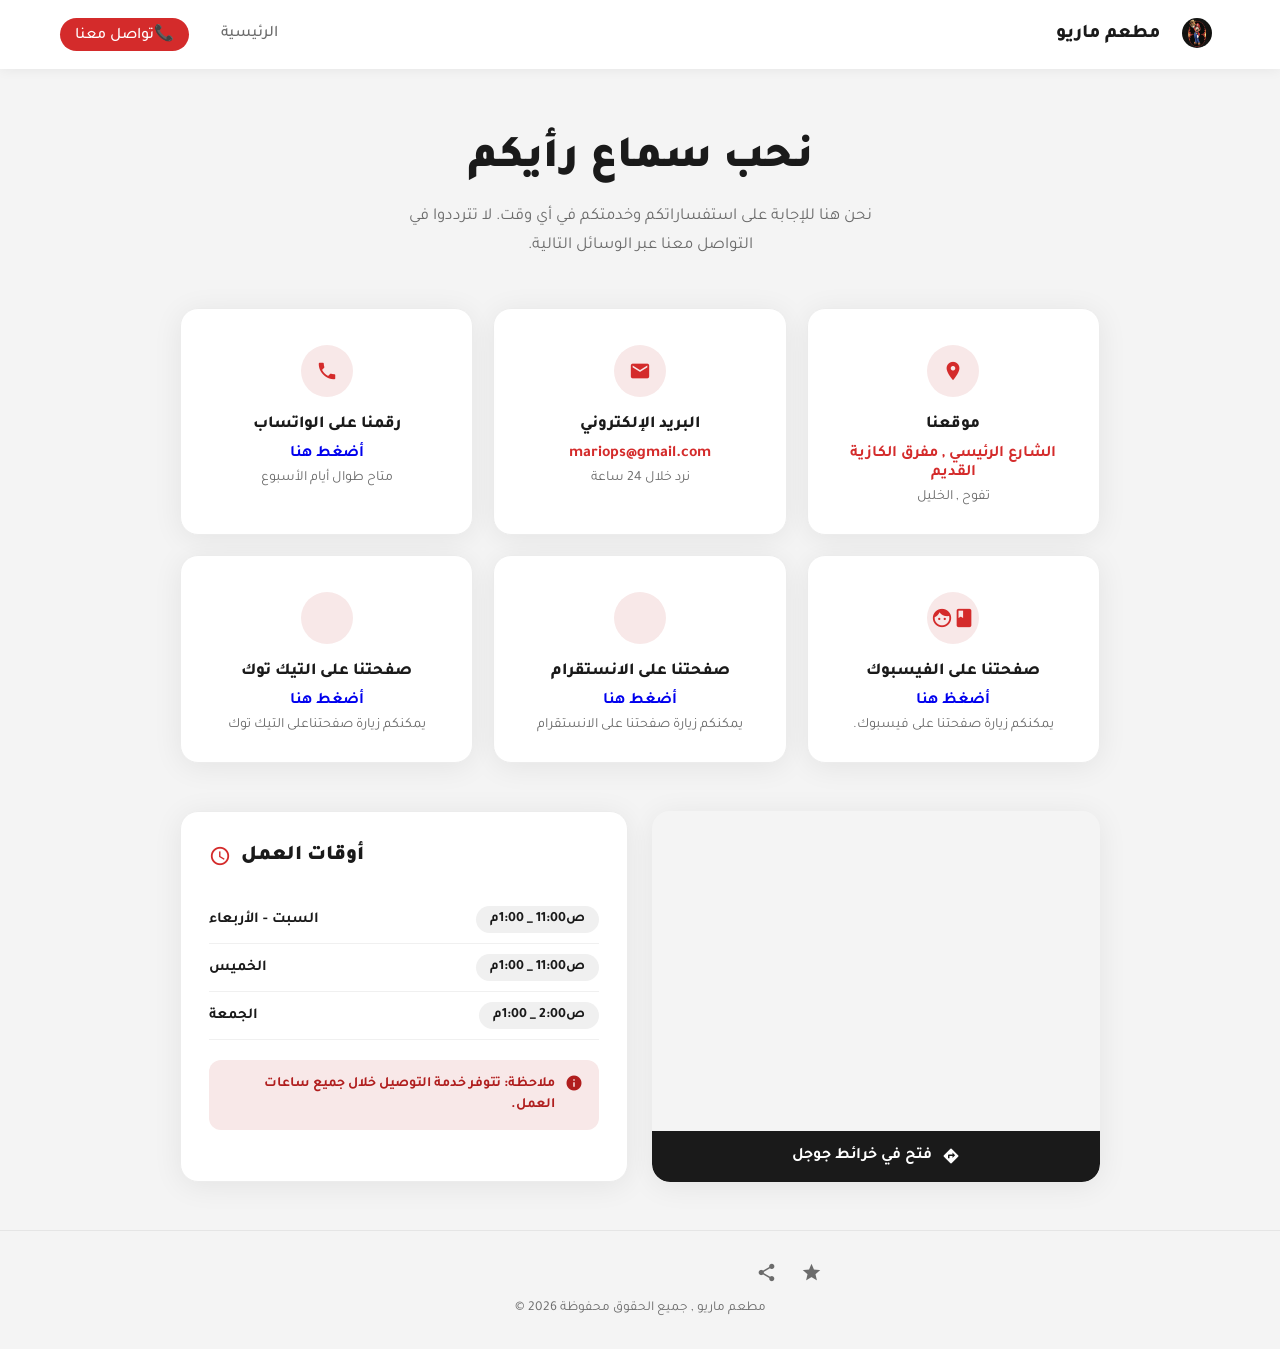
==== contact.html @ a975d18b "update 7" ====
<!DOCTYPE html>
<html lang="ar" dir="rtl">

<head>
    <meta charset="UTF-8" />
    <meta name="viewport" content="width=device-width, initial-scale=1.0" />
    <title>Mario.ps</title>
    <link rel="preconnect" href="https://fonts.googleapis.com">
    <link href="https://fonts.googleapis.com/css2?family=Tajawal:wght@400;500;700;800;900&display=swap"
        rel="stylesheet">
    <link href="https://fonts.googleapis.com/icon?family=Material+Icons" rel="stylesheet">
    <link rel="stylesheet" href="styleContact.css">
</head>

<body>

    <!-- NAVBAR -->
    <nav>
        <a href="index.html" class="logo-wrap">
            <div class="logo-icon"><span class="material-icons"><img src="mario.jpg" alt="mario logo"
                        style="width:30px; height:30px; border-radius:50%; vertical-align:middle; margin-right:8px; margin-left: 12px;"></span>
            </div>
            مطعم ماريو
        </a>
        <ul class="nav-links">
            <li><a href="index.html">الرئيسية</a></li>
            <li><a href="contact.html" class="btn-primary">📞تواصل معنا</a></li>
        </ul>
    </nav>

    <!-- HERO -->
    <div class="contact-hero">
        <h1>نحب سماع رأيكم</h1>
        <p>نحن هنا للإجابة على استفساراتكم وخدمتكم في أي وقت. لا تترددوا في التواصل معنا عبر الوسائل التالية.</p>
    </div>

    <!-- INFO CARDS -->
    <div class="info-grid">
        <div class="info-card">
            <div class="info-icon-wrap">
                <span class="material-icons">location_on</span>
            </div>
            <h3>موقعنا</h3>
            <p class="info-main">الشارع الرئيسي , مفرق الكازية القديم</p>
            <p class="info-sub">تفوح , الخليل </p>
        </div>

        <div class="info-card">
            <div class="info-icon-wrap">
                <span class="material-icons">email</span>
            </div>
            <h3>البريد الإلكتروني</h3>
            <p class="info-main">mariops@gmail.com</p>
            <p class="info-sub">نرد خلال 24 ساعة</p>
        </div>

        <div class="info-card">
            <div class="info-icon-wrap">
                <span class="material-icons">call</span>
            </div>
            <h3>رقمنا على الواتساب </h3>
            <p class="info-main"><a href="https://wa.me/972598126090" target="_blank">أضغط هنا</a></p>
            <p class="info-sub">متاح طوال أيام الأسبوع</p>
        </div>
        <div class="info-card">
            <div class="info-icon-wrap">
                <span class="material-icons">facebook</span>
            </div>
            <h3>صفحتنا على الفيسبوك</h3>
            <p class="info-main"><a href="https://www.facebook.com/share/14X9Z1sNQKS/?mibextid=wwXIfr"
                    target="_blank">أضغظ هنا</a></p>
            <p class="info-sub">يمكنكم زيارة صفحتنا على فيسبوك.</p>
        </div>
        <div class="info-card">
            <div class="info-icon-wrap">
                <span class="material-icons">instagram</span>
            </div>
            <h3>صفحتنا على الانستقرام </h3>
            <p class="info-main"><a href="https://www.instagram.com/mario_restaurant_ps?igsh=N3AxZGJhbGI3bTM4"
                    target="_blank">أضغط
                    هنا</a></p>
            <p class="info-sub">يمكنكم زيارة صفحتنا على الانستقرام</p>
        </div>
        <div class="info-card">
            <div class="info-icon-wrap">
                <span class="material-icons">tiktok</span>
            </div>
            <h3>صفحتنا على التيك توك</h3>
            <p class="info-main"><a href="https://www.tiktok.com/@mrio.ps?_r=1&_t=ZS-94bM7TMslIg" target="_blank">أضغط
                    هنا</a></p>
            <p class="info-sub">يمكنكم زيارة صفحتناعلى التيك توك</p>
        </div>
    </div>

    <!-- MAP + HOURS -->
    <div class="map-section">
        <div class="map-wrap">
            <iframe
                src="https://www.google.com/maps/embed?pb=!1m17!1m12!1m3!1d1362.71869589012!2d35.05570514913296!3d31.537660231567415!2m3!1f0!2f0!3f0!3m2!1i1024!2i768!4f13.1!3m2!1m1!2zMzHCsDMyJzE3LjAiTiAzNcKwMDMnMTkuNyJF!5e1!3m2!1sar!2s!4v1773242697195!5m2!1sar!2s"
                width="600" height="450" style="border:0;" allowfullscreen="" loading="lazy"
                referrerpolicy="no-referrer-when-downgrade"></iframe>
            <a href="https://maps.app.goo.gl/oWpXLKT2nDKoyozU6" target="_blank" class="map-btn">
                <span class="material-icons">directions</span>
                فتح في خرائط جوجل
            </a>
        </div>

        <div class="hours-card">
            <div class="hours-title">
                أوقات العمل
                <span class="material-icons">schedule</span>
            </div>

            <div class="hours-row">
                <span class="hours-time">ص11:00 _ 1:00م</span>
                <span class="hours-day">السبت - الأربعاء</span>
            </div>
            <div class="hours-row">
                <span class="hours-time">ص11:00 _ 1:00م</span>
                <span class="hours-day">الخميس</span>
            </div>
            <div class="hours-row">

                <span class="hours-time">ص2:00 _ 1:00م</span>
                <span class="hours-day">الجمعة</span>
            </div>

            <div class="hours-note">
                <span class="material-icons">info</span>
                <span>ملاحظة: تتوفر خدمة التوصيل خلال جميع ساعات العمل.</span>
            </div>
        </div>
    </div>

    <!-- FOOTER -->
    <footer>
        <div class="footer-icons">
            <span class="material-icons">star</span>
            <span class="material-icons">share</span>
            <span class="material-icons">military_tech</span>
        </div>
        <p class="footer-copy">مطعم ماريو , جميع الحقوق محفوظة 2026 ©</p>
    </footer>

</body>

</html>
---- styleContact.css ----
*,
*::before,
*::after {
    box-sizing: border-box;
    margin: 0;
    padding: 0;
}

:root {
    --red: #d42b2b;
    --red-dark: #b01e1e;
    --red-light: #f8e8e8;
    --cream: #f5f0eb;
    --bg: #f4f4f4;
    --text: #1a1a1a;
    --muted: #6b6b6b;
    --white: #ffffff;
    --radius: 18px;
    --shadow: 0 4px 30px rgba(0, 0, 0, 0.07);
}

body {
    font-family: 'Tajawal', sans-serif;
    background: var(--bg);
    color: var(--text);
    min-height: 100vh;
}

/* ── NAVBAR ── */
nav {
    display: flex;
    justify-content: space-between;
    align-items: center;
    padding: 18px 60px;
    background: var(--white);
    position: sticky;
    top: 0;
    z-index: 100;
    box-shadow: 0 1px 12px rgba(0, 0, 0, 0.06);
}

.logo-wrap {
    display: flex;
    align-items: center;
    gap: 10px;
    font-size: 1.2rem;
    font-weight: 800;
    color: var(--text);
    text-decoration: none;
}

/*.logo-icon {
            width: 36px;
            height: 36px;
            background: var(--red);
            border-radius: 8px;
            display: flex;
            align-items: center;
            justify-content: center;
        }*/

.logo-icon .material-icons {
    color: white;
    font-size: 1.1rem;
}

.nav-links {
    display: flex;
    align-items: center;
    gap: 32px;
    list-style: none;
}

.nav-links a {
    text-decoration: none;
    color: var(--muted);
    font-size: 1rem;
    font-weight: 500;
    transition: color 0.2s;
}


.nav-links a:hover {
    color: var(--black);
}

.nav-links .btn-primary {
    color: white;
}

.btn-primary {
    background: var(--red);
    color: var(--white);
    border: none;
    border-radius: 50px;
    padding: 5px 15px;
    font-size: 1rem;
    font-family: 'Tajawal', sans-serif;
    font-weight: 700;
    cursor: pointer;
    transition: background 0.2s, transform 0.15s;
    text-decoration: none;
    display: inline-block;
}

.btn-primary:hover {
    background: var(--red-dark);
    transform: translateY(-1px);
}

/* ── HERO ── */
.contact-hero {
    text-align: center;
    padding: 64px 20px 48px;
    background: var(--bg);
}

.contact-hero h1 {
    font-size: 2.8rem;
    font-weight: 900;
    margin-bottom: 16px;
    animation: fadeUp 0.6s ease both;
}

.contact-hero p {
    color: var(--muted);
    font-size: 1.05rem;
    max-width: 480px;
    margin: 0 auto;
    line-height: 1.7;
    animation: fadeUp 0.6s 0.1s ease both;
}

@keyframes fadeUp {
    from {
        opacity: 0;
        transform: translateY(20px);
    }

    to {
        opacity: 1;
        transform: translateY(0);
    }
}

/* ── INFO CARDS ── */
.info-grid {
    display: grid;
    grid-template-columns: repeat(3, 1fr);
    gap: 20px;
    max-width: 1000px;
    margin: 0 auto 48px;
    padding: 0 40px;
    animation: fadeUp 0.6s 0.2s ease both;
}

.info-card {
    background: var(--white);
    border-radius: var(--radius);
    padding: 36px 24px 28px;
    text-align: center;
    box-shadow: var(--shadow);
    border: 1px solid #ececec;
}

.info-icon-wrap {
    width: 52px;
    height: 52px;
    background: var(--red-light);
    border-radius: 50%;
    display: flex;
    align-items: center;
    justify-content: center;
    margin: 0 auto 18px;
}

.info-icon-wrap .material-icons {
    color: var(--red);
    font-size: 1.4rem;
}

.info-card h3 {
    font-size: 1.05rem;
    font-weight: 800;
    margin-bottom: 10px;
}

.info-card .info-main {
    font-size: 1rem;
    font-weight: 700;
    color: var(--red);
    margin-bottom: 6px;
}

.info-card .info-main a {
    text-decoration: none;
}

.info-card .info-sub {
    font-size: 0.88rem;
    color: var(--muted);
}

/* ── MAP + HOURS ── */
.map-section {
    max-width: 1000px;
    margin: 0 auto 48px;
    padding: 0 40px;
    display: grid;
    grid-template-columns: 1fr 1fr;
    gap: 24px;
    animation: fadeUp 0.6s 0.3s ease both;
}

.map-wrap {
    border-radius: var(--radius);
    overflow: hidden;
    box-shadow: var(--shadow);
    position: relative;
}

.map-wrap iframe {
    width: 100%;
    height: 320px;
    border: none;
    display: block;
}

.map-btn {
    display: flex;
    align-items: center;
    justify-content: center;
    gap: 10px;
    background: var(--text);
    color: var(--white);
    text-decoration: none;
    font-family: 'Tajawal', sans-serif;
    font-size: 1rem;
    font-weight: 700;
    padding: 16px;
    border-radius: 0 0 var(--radius) var(--radius);
    transition: background 0.2s;
}

.map-btn:hover {
    background: #333;
}

.map-btn .material-icons {
    font-size: 1.1rem;
}

/* Hours card */
.hours-card {
    background: var(--white);
    border-radius: var(--radius);
    padding: 32px 28px;
    box-shadow: var(--shadow);
    border: 1px solid #ececec;
}

.hours-title {
    display: flex;
    align-items: center;
    justify-content: flex-end;
    gap: 10px;
    font-size: 1.3rem;
    font-weight: 900;
    margin-bottom: 28px;
}

.hours-title .material-icons {
    color: var(--red);
    font-size: 1.4rem;
}

.hours-row {
    display: flex;
    justify-content: space-between;
    align-items: center;
    padding: 10px 0;
    border-bottom: 1px solid #f0f0f0;
    gap: 12px;
}

.hours-row:last-of-type {
    border-bottom: none;
}

.hours-day {
    font-size: 0.95rem;
    font-weight: 700;
    color: var(--text);
}

.hours-time {
    background: #f0f0f0;
    border-radius: 50px;
    padding: 5px 14px;
    font-size: 0.88rem;
    font-weight: 700;
    color: var(--text);
    direction: ltr;
}

.hours-row.special .hours-day {
    color: var(--red);
}

.hours-row.special .hours-time {
    background: var(--red);
    color: white;
}

.family-badge {
    background: var(--red);
    color: white;
    font-size: 0.75rem;
    font-weight: 800;
    padding: 3px 10px;
    border-radius: 50px;
}

.hours-note {
    margin-top: 20px;
    background: var(--red-light);
    border-radius: 12px;
    padding: 14px 16px;
    display: flex;
    align-items: flex-start;
    gap: 10px;
    font-size: 0.88rem;
    color: var(--red-dark);
    font-weight: 600;
    line-height: 1.5;
}

.hours-note .material-icons {
    font-size: 1.1rem;
    flex-shrink: 0;
    margin-top: 1px;
}

/* ── FOOTER ── */
footer {
    background: var(--bg);
    padding: 32px 20px;
    text-align: center;
    border-top: 1px solid #e5e5e5;
}

.footer-icons {
    display: flex;
    justify-content: center;
    gap: 24px;
    margin-bottom: 16px;
}

.footer-icons .material-icons {
    color: var(--muted);
    font-size: 1.3rem;
    cursor: pointer;
    transition: color 0.2s;
}

.footer-icons .material-icons:hover {
    color: var(--red);
}

.footer-copy {
    color: var(--muted);
    font-size: 0.85rem;
}

/* ── RESPONSIVE ── */
@media (max-width: 768px) {
    nav {
        padding: 16px 20px;
    }

    .info-grid {
        grid-template-columns: 1fr;
        padding: 0 20px;
    }

    .map-section {
        grid-template-columns: 1fr;
        padding: 0 20px;
    }

    .contact-hero h1 {
        font-size: 2rem;
    }
}
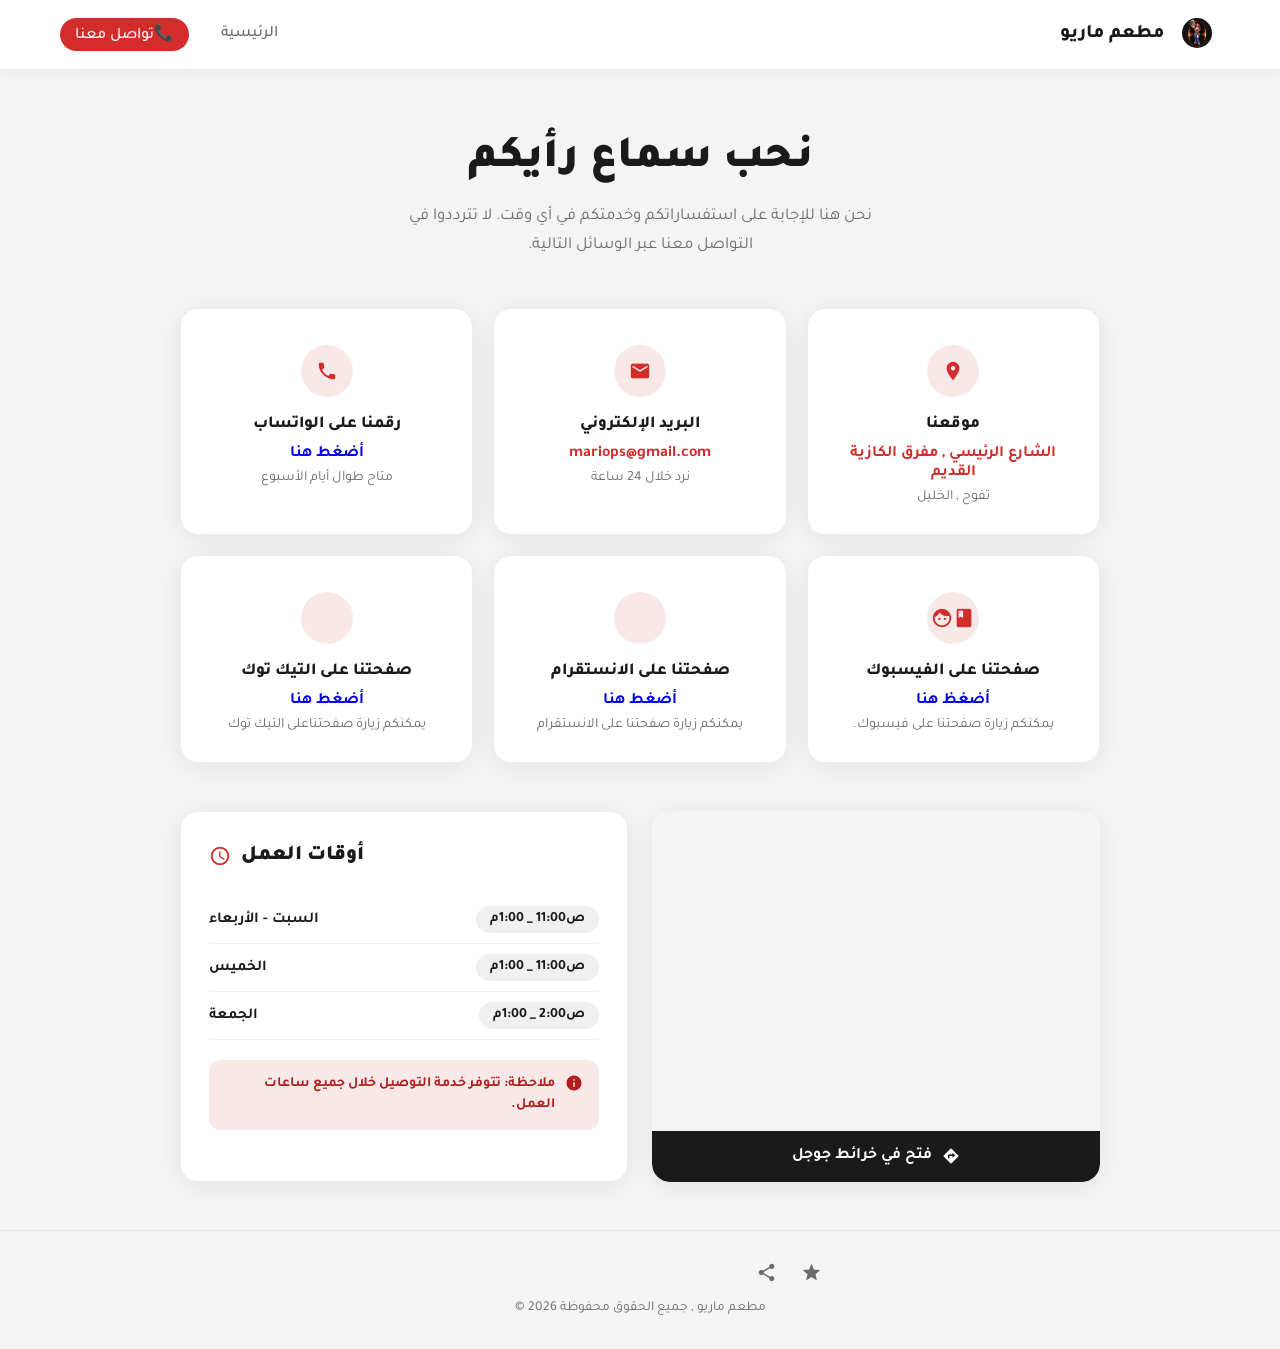
==== commit 7ca3cf65: "update 8" ====
--- a/contact.html
+++ b/contact.html
@@ -18,7 +18,7 @@
     <nav>
         <a href="index.html" class="logo-wrap">
             <div class="logo-icon"><span class="material-icons"><img src="mario.jpg" alt="mario logo"
-                        style="width:30px; height:30px; border-radius:50%; vertical-align:middle; margin-right:8px; margin-left: 12px;"></span>
+                        style="width:30px; height:30px; border-radius:50%; vertical-align:middle; margin-right:8px; margin-left: 8px;"></span>
             </div>
             مطعم ماريو
         </a>
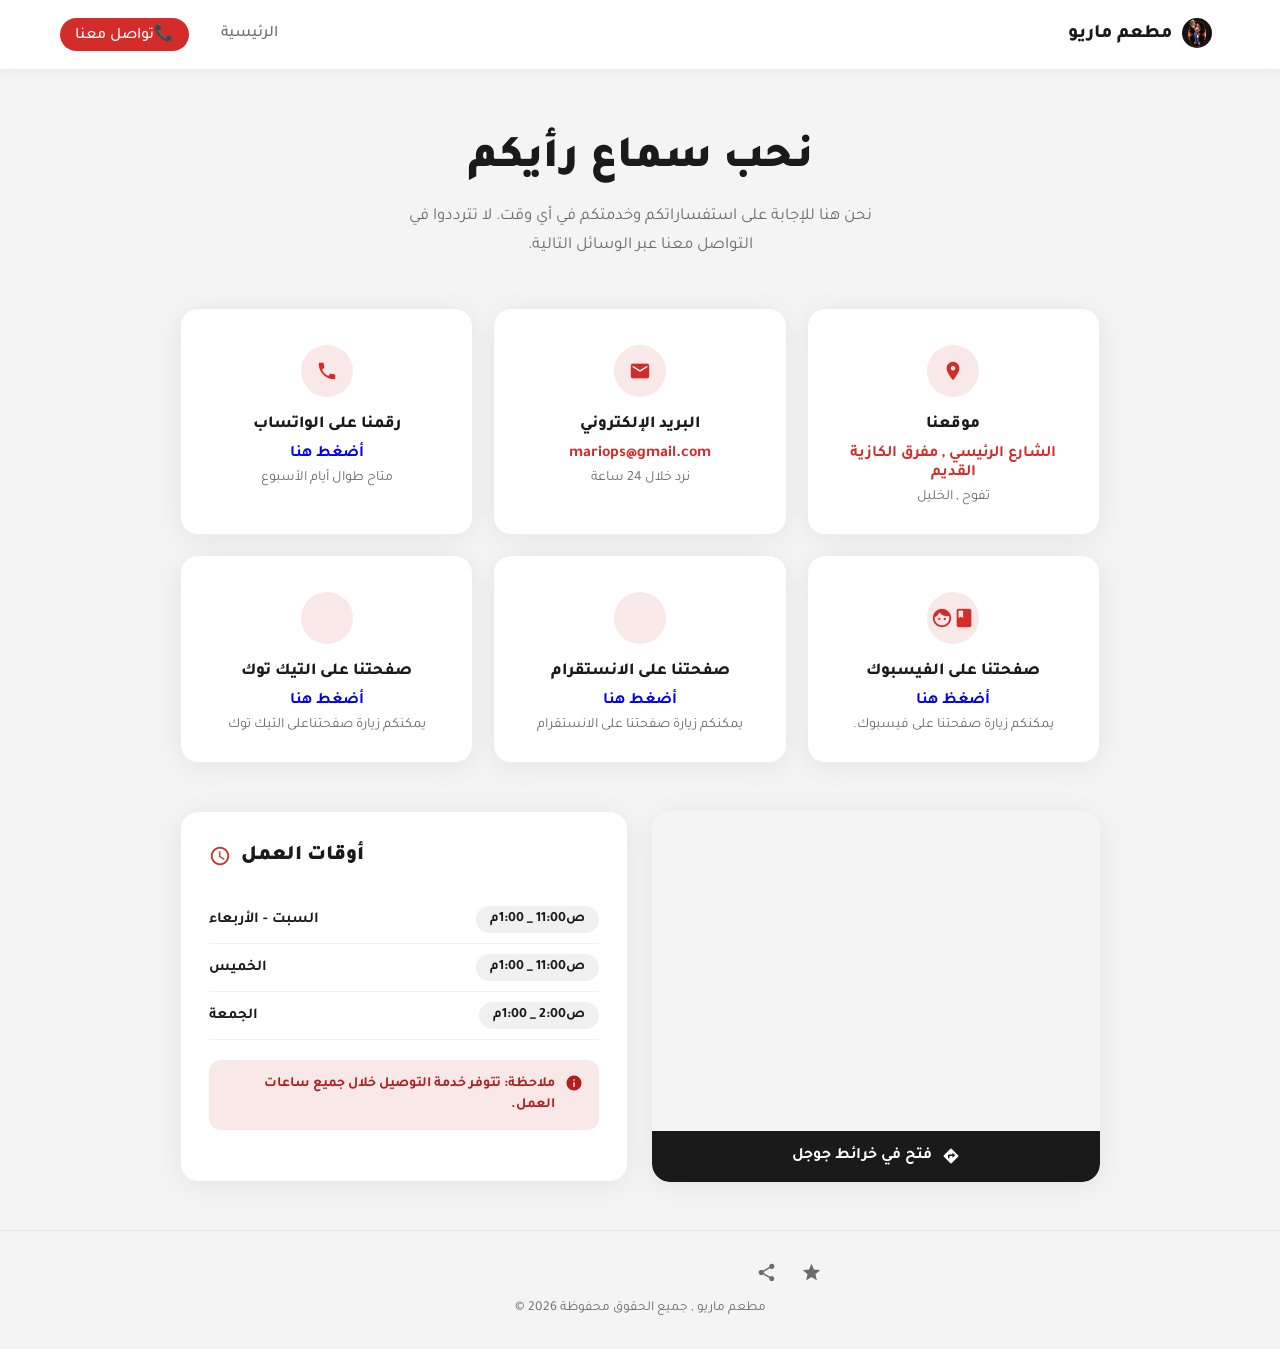
==== commit 67fb3c75: "update 9" ====
--- a/contact.html
+++ b/contact.html
@@ -18,7 +18,7 @@
     <nav>
         <a href="index.html" class="logo-wrap">
             <div class="logo-icon"><span class="material-icons"><img src="mario.jpg" alt="mario logo"
-                        style="width:30px; height:30px; border-radius:50%; vertical-align:middle; margin-right:8px; margin-left: 8px;"></span>
+                        style="width:30px; height:30px; border-radius:50%; vertical-align:middle; margin-right:8px;"></span>
             </div>
             مطعم ماريو
         </a>
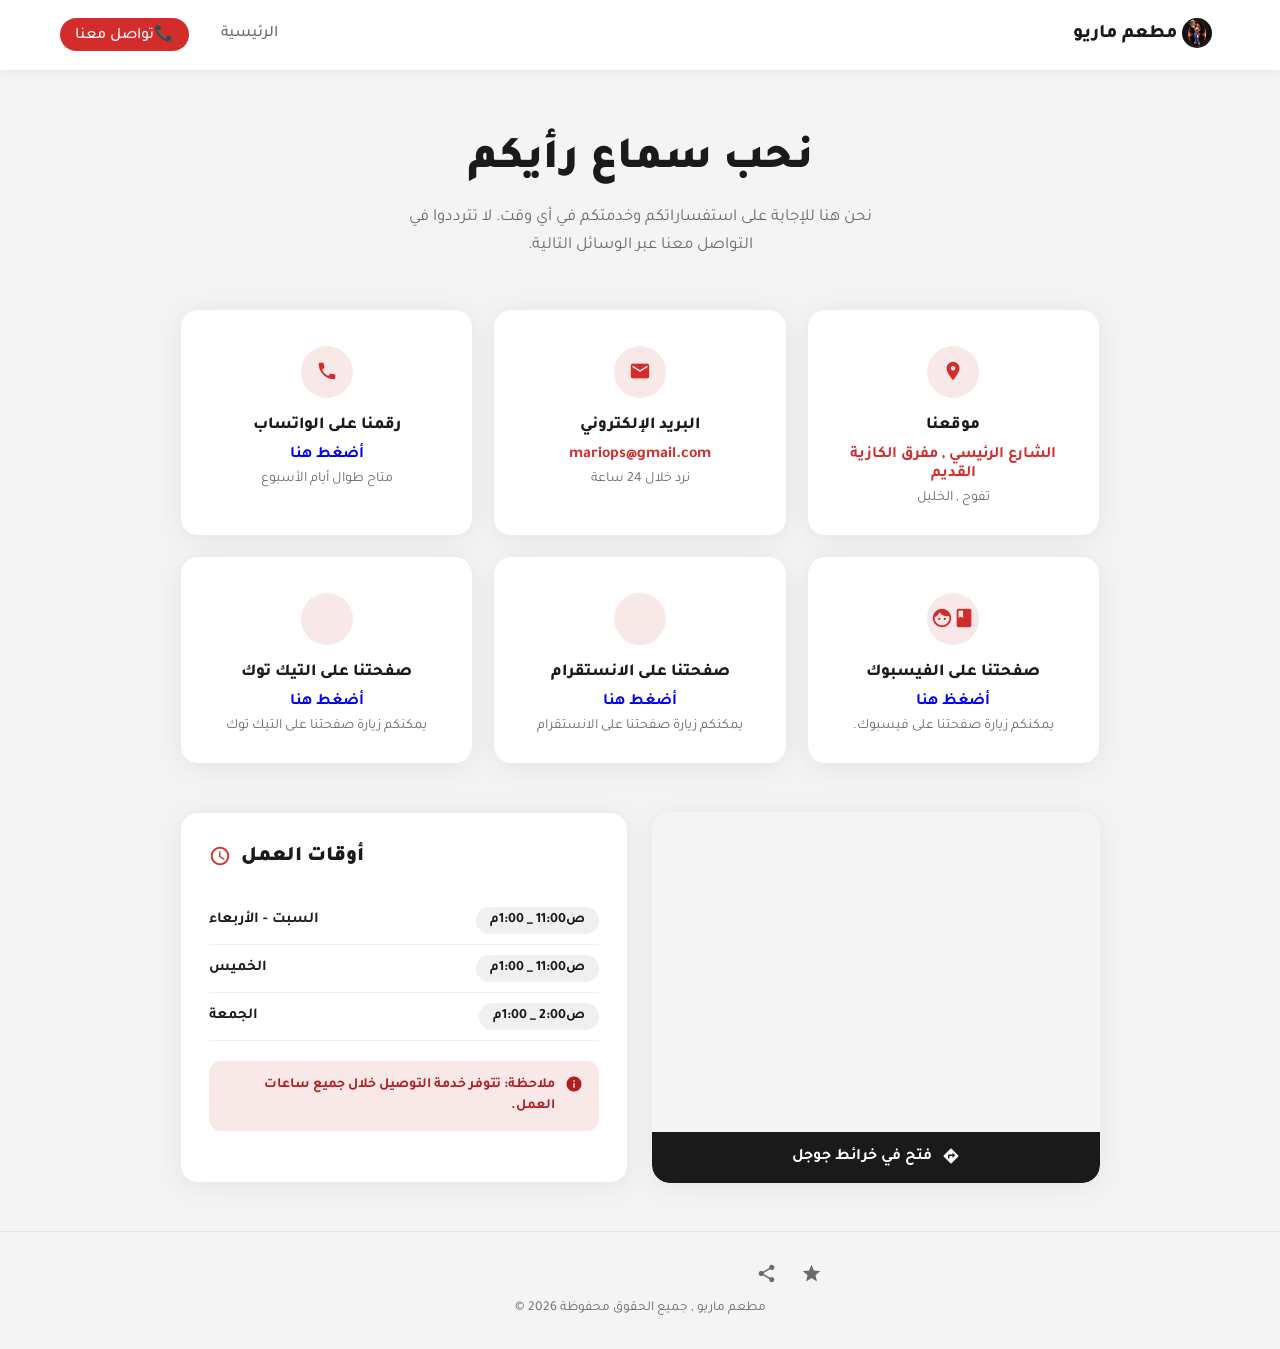
==== commit ccde52dd: "add chatBot" ====
--- a/contact.html
+++ b/contact.html
@@ -88,7 +88,7 @@
             <h3>صفحتنا على التيك توك</h3>
             <p class="info-main"><a href="https://www.tiktok.com/@mrio.ps?_r=1&_t=ZS-94bM7TMslIg" target="_blank">أضغط
                     هنا</a></p>
-            <p class="info-sub">يمكنكم زيارة صفحتناعلى التيك توك</p>
+            <p class="info-sub">يمكنكم زيارة صفحتنا على التيك توك</p>
         </div>
     </div>
 
--- a/styleContact.css
+++ b/styleContact.css
@@ -42,26 +42,19 @@
 .logo-wrap {
     display: flex;
     align-items: center;
-    gap: 10px;
+    gap: 5px;
     font-size: 1.2rem;
     font-weight: 800;
     color: var(--text);
     text-decoration: none;
 }
 
-/*.logo-icon {
-            width: 36px;
-            height: 36px;
-            background: var(--red);
-            border-radius: 8px;
-            display: flex;
-            align-items: center;
-            justify-content: center;
-        }*/
+
 
 .logo-icon .material-icons {
     color: white;
-    font-size: 1.1rem;
+    font-size: 1.2rem;
+    align-items: center;
 }
 
 .nav-links {
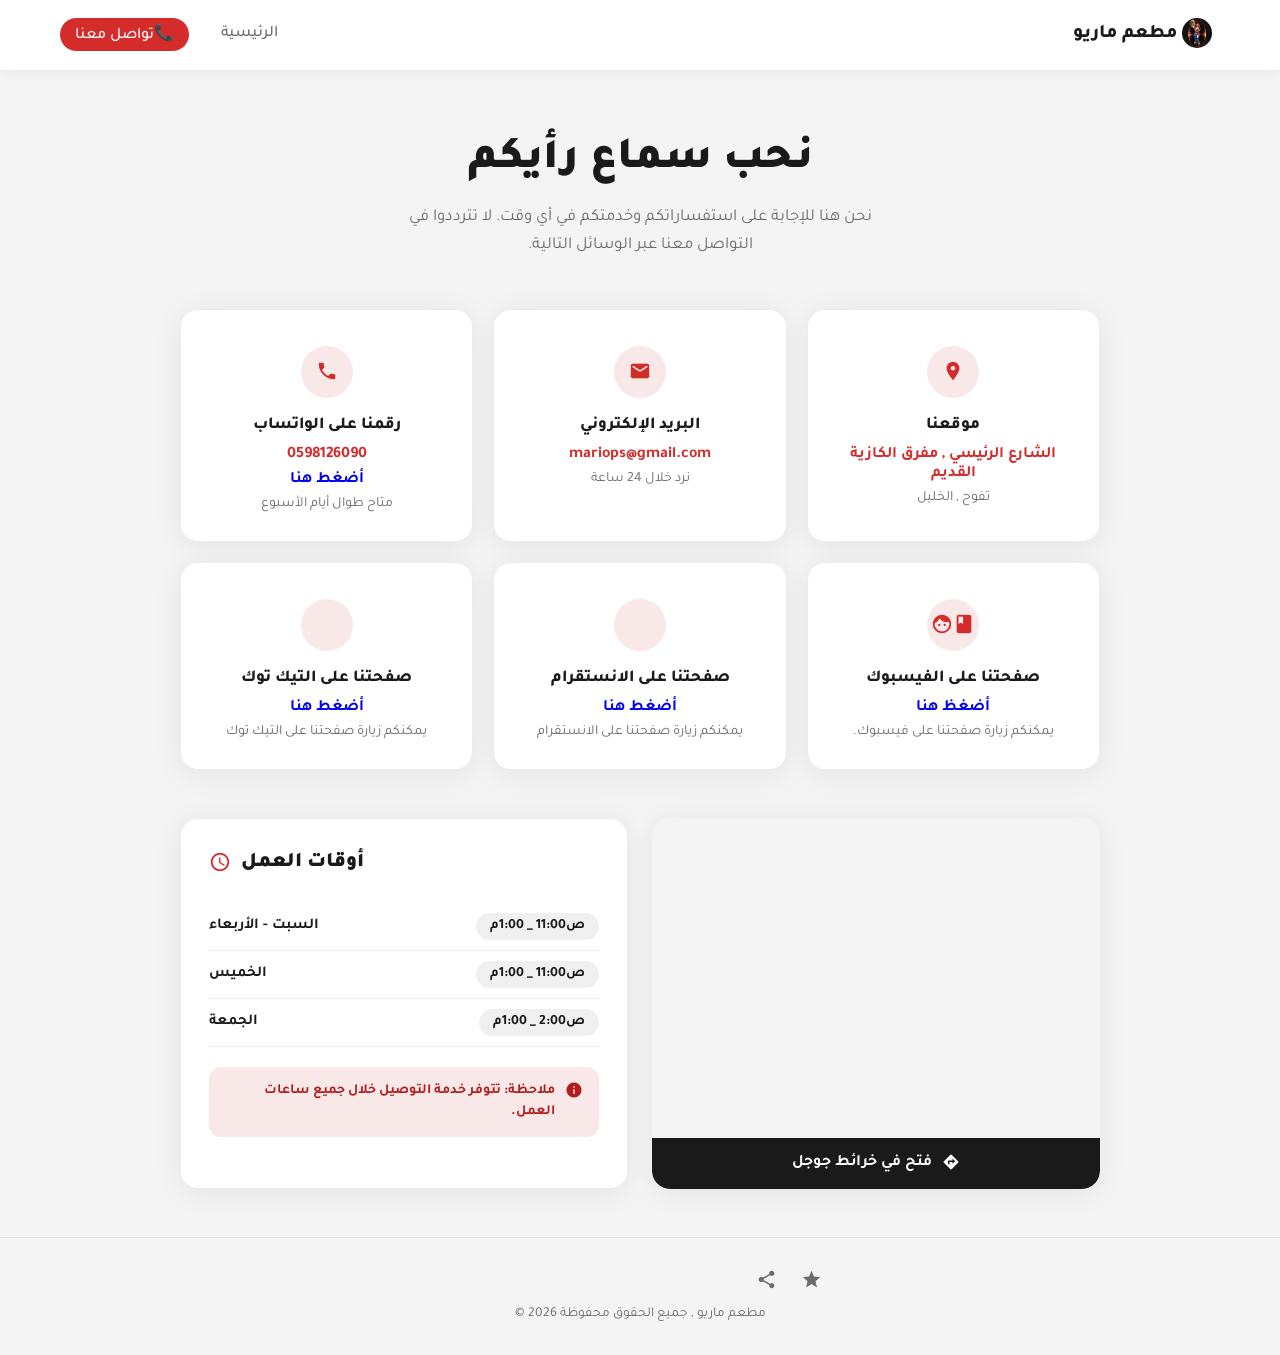
==== commit 3d8c1428: "update phone number 2" ====
--- a/contact.html
+++ b/contact.html
@@ -59,6 +59,7 @@
                 <span class="material-icons">call</span>
             </div>
             <h3>رقمنا على الواتساب </h3>
+            <p class="info-main">0598126090</p>
             <p class="info-main"><a href="https://wa.me/972598126090" target="_blank">أضغط هنا</a></p>
             <p class="info-sub">متاح طوال أيام الأسبوع</p>
         </div>
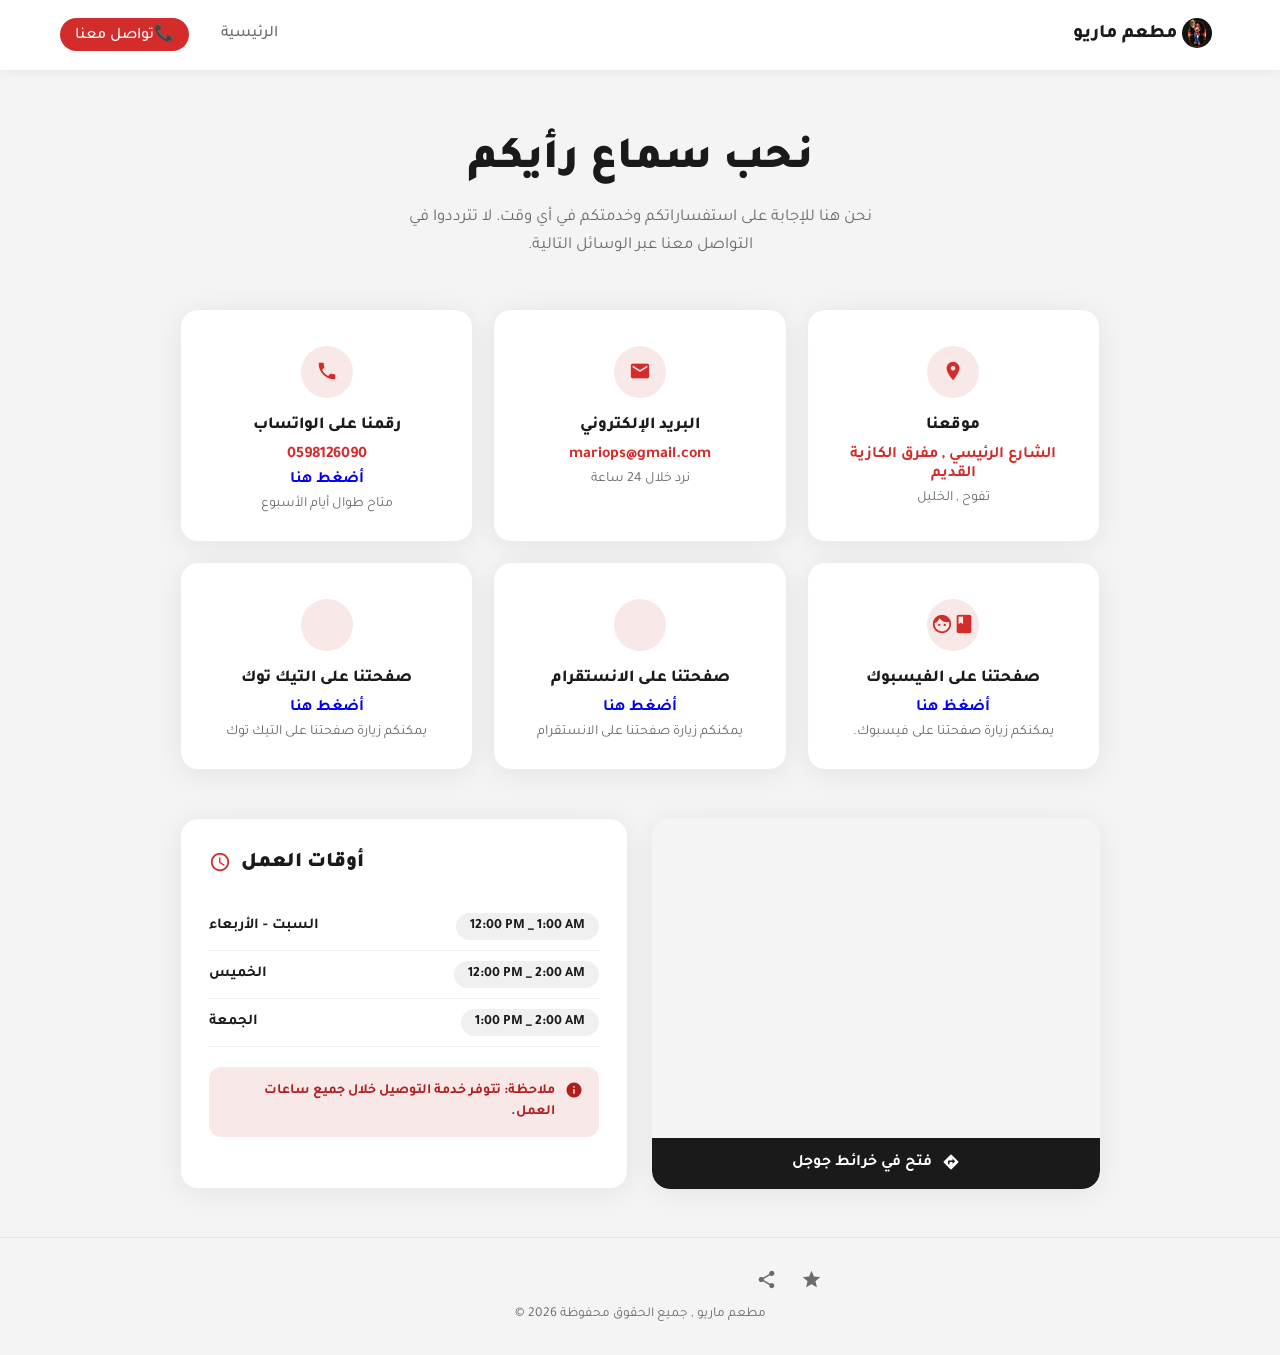
==== commit 9bc40ca6: "update time" ====
--- a/contact.html
+++ b/contact.html
@@ -113,16 +113,16 @@
             </div>
 
             <div class="hours-row">
-                <span class="hours-time">ص11:00 _ 1:00م</span>
+                <span class="hours-time">12:00 PM _ 1:00 AM</span>
                 <span class="hours-day">السبت - الأربعاء</span>
             </div>
             <div class="hours-row">
-                <span class="hours-time">ص11:00 _ 1:00م</span>
+                <span class="hours-time">12:00 PM _ 2:00 AM</span>
                 <span class="hours-day">الخميس</span>
             </div>
             <div class="hours-row">
 
-                <span class="hours-time">ص2:00 _ 1:00م</span>
+                <span class="hours-time">1:00 PM _ 2:00 AM</span>
                 <span class="hours-day">الجمعة</span>
             </div>
 
